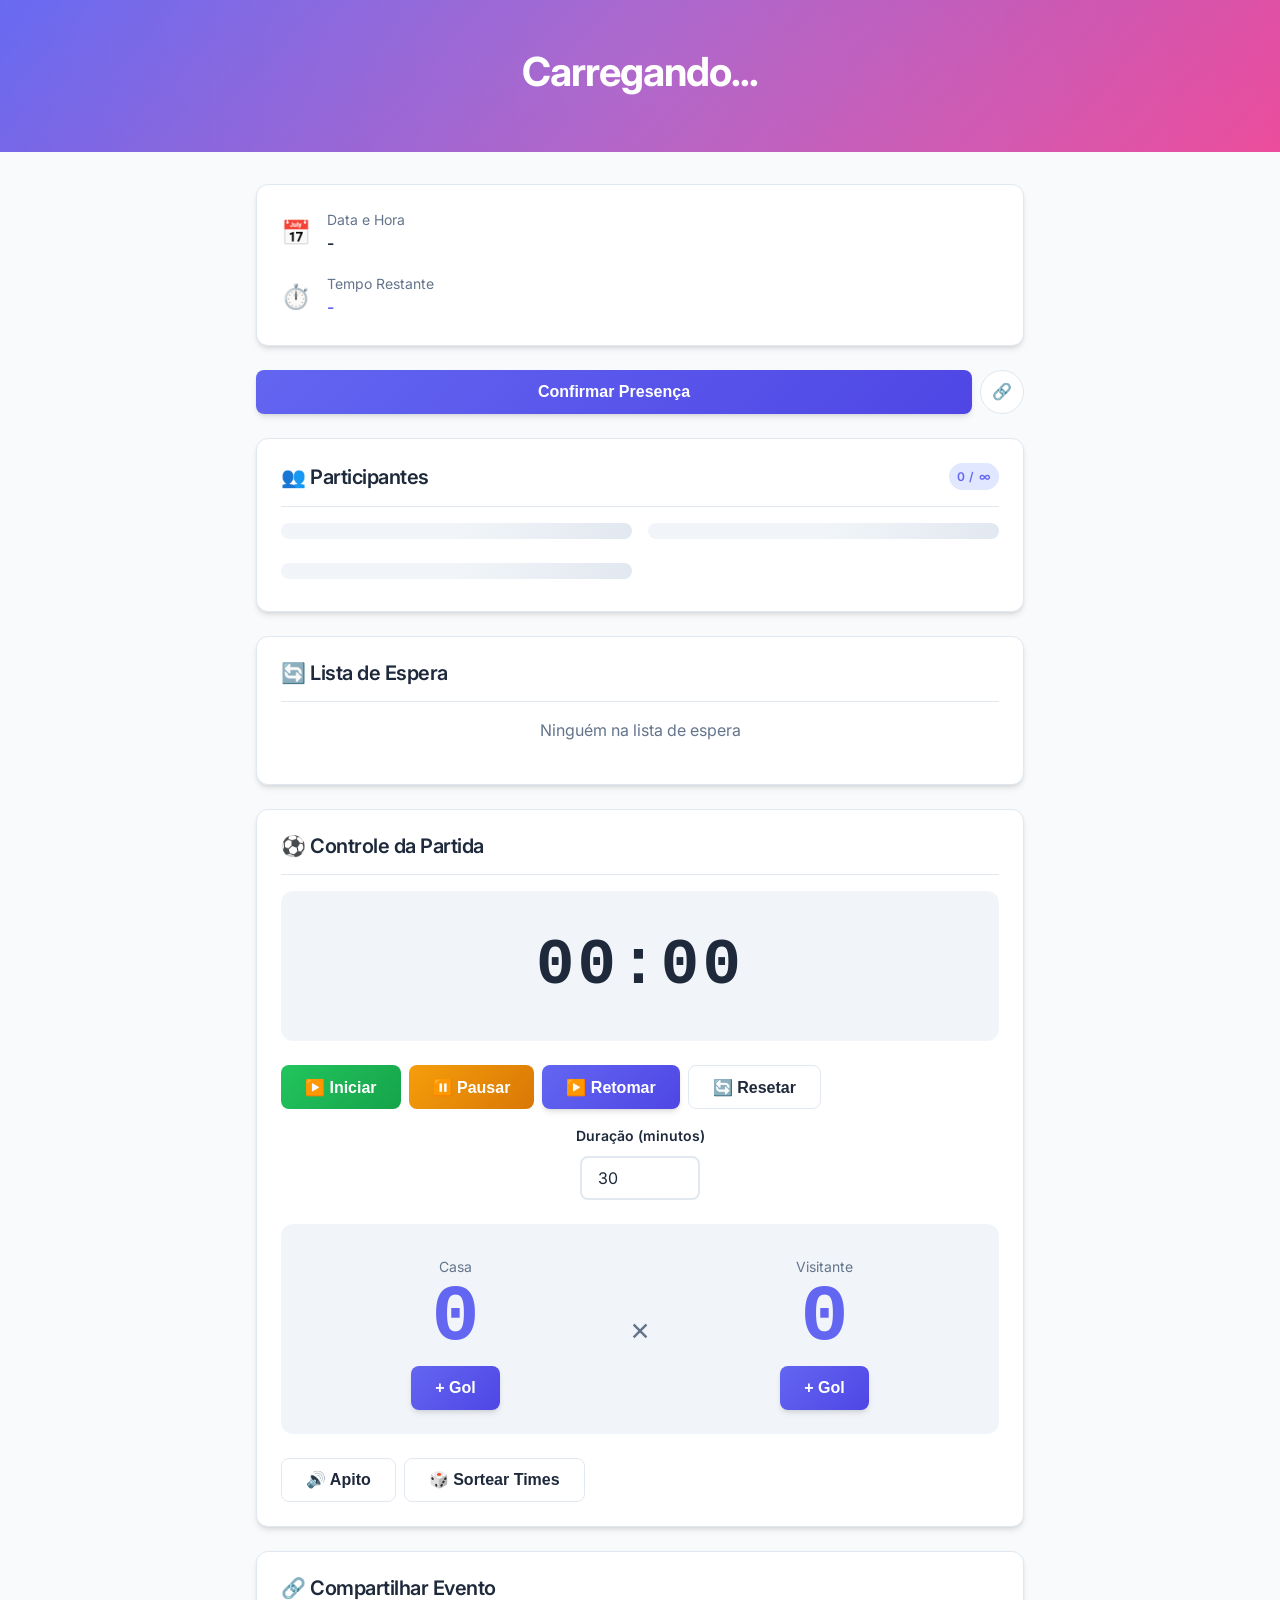
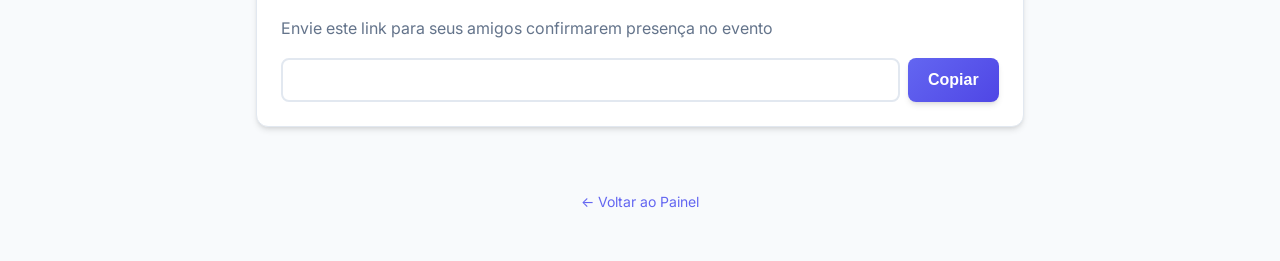
==== evento.html @ dfa78954 "Title: Complete rebuild of sports event manager with modern UI/UX and enhanced functionality Key fea" ====
<!DOCTYPE html>
<html lang="pt-BR">
<head>
  <meta charset="UTF-8">
  <meta name="viewport" content="width=device-width, initial-scale=1.0">
  <meta name="description" content="Detalhes do Evento Esportivo">
  <meta name="theme-color" content="#6366f1">
  
  <title>Detalhes do Evento - Sports Event Manager</title>
  
  <!-- Preconnect para performance -->
  <link rel="preconnect" href="https://fonts.googleapis.com">
  <link rel="preconnect" href="https://fonts.gstatic.com" crossorigin>
  <link href="https://fonts.googleapis.com/css2?family=Inter:wght@400;500;600;700&display=swap" rel="stylesheet">
  
  <!-- Styles -->
  <link rel="stylesheet" href="style.css">
</head>
<body>
  <!-- Header -->
  <header class="page-header">
    <div class="page-header-content">
      <h1 id="event-name">Carregando...</h1>
      <div id="event-status" class="mt-sm"></div>
    </div>
  </header>

  <!-- Main Content -->
  <main class="main-content page-enter">
    <!-- Event Info Card -->
    <section class="card mb-lg">
      <div class="flex flex-col gap-md">
        <div class="flex items-center gap-md">
          <span style="font-size: 1.5rem;">📅</span>
          <div>
            <div class="text-muted" style="font-size: 0.875rem;">Data e Hora</div>
            <div id="event-date-time" style="font-weight: 600;">-</div>
          </div>
        </div>
        
        <div class="flex items-center gap-md">
          <span style="font-size: 1.5rem;">⏱️</span>
          <div>
            <div class="text-muted" style="font-size: 0.875rem;">Tempo Restante</div>
            <div id="event-countdown" style="font-weight: 600; color: var(--color-primary);">-</div>
          </div>
        </div>
        
        <div id="location-section" class="hidden flex items-center gap-md">
          <span style="font-size: 1.5rem;">📍</span>
          <div>
            <div class="text-muted" style="font-size: 0.875rem;">Local</div>
            <div id="event-location" style="font-weight: 600;">-</div>
          </div>
        </div>
        
        <div id="cost-section" class="hidden flex items-center gap-md">
          <span style="font-size: 1.5rem;">💰</span>
          <div>
            <div class="text-muted" style="font-size: 0.875rem;">Valor por Pessoa</div>
            <div id="value-per-person" style="font-weight: 600; color: var(--color-success);">-</div>
          </div>
        </div>
        
        <div id="description-section" class="hidden mt-md">
          <div class="text-muted" style="font-size: 0.875rem; margin-bottom: var(--spacing-sm);">Descrição</div>
          <p id="event-description" style="margin: 0; line-height: 1.6;">-</p>
        </div>
      </div>
    </section>

    <!-- Action Buttons -->
    <section class="flex gap-sm mb-lg">
      <button id="join-btn" class="btn btn-primary" style="flex: 1;">
        Confirmar Presença
      </button>
      <button id="share-btn" class="btn btn-secondary btn-icon" title="Compartilhar">
        🔗
      </button>
    </section>

    <!-- Participants Section -->
    <section class="card mb-lg">
      <div class="card-header">
        <h3 class="card-title">👥 Participantes</h3>
        <div class="badge badge-primary">
          <span id="participants-count">0</span>/<span id="max-participants">∞</span>
        </div>
      </div>
      
      <div id="participants-list" class="participants-grid">
        <!-- Participants will be rendered here -->
        <div class="skeleton skeleton-text"></div>
        <div class="skeleton skeleton-text"></div>
        <div class="skeleton skeleton-text"></div>
      </div>
    </section>

    <!-- Reserves Section -->
    <section id="reserves-section" class="card mb-lg">
      <div class="card-header">
        <h3 class="card-title">🔄 Lista de Espera</h3>
      </div>
      
      <div id="reserves-list" class="list">
        <!-- Reserves will be rendered here -->
        <p class="text-muted text-center">Ninguém na lista de espera</p>
      </div>
    </section>

    <!-- Map Section (hidden until join) -->
    <section id="map-section" class="card mb-lg hidden">
      <div class="card-header">
        <h3 class="card-title">🗺️ Localização</h3>
      </div>
      
      <div id="map-container" class="map-container">
        <!-- Google Maps will be loaded here -->
      </div>
    </section>

    <!-- Match Controls (admin only or after start) -->
    <section id="match-section" class="card mb-lg">
      <div class="card-header">
        <h3 class="card-title">⚽ Controle da Partida</h3>
      </div>
      
      <!-- Timer -->
      <div class="mb-lg">
        <div id="timer-display" class="timer-display mb-lg">
          00:00
        </div>
        
        <div class="flex gap-sm justify-center flex-wrap">
          <button id="start-match-btn" class="btn btn-success">
            ▶️ Iniciar
          </button>
          <button id="pause-match-btn" class="btn btn-warning">
            ⏸️ Pausar
          </button>
          <button id="resume-match-btn" class="btn btn-primary">
            ▶️ Retomar
          </button>
          <button id="reset-match-btn" class="btn btn-secondary">
            🔄 Resetar
          </button>
        </div>
        
        <div class="form-group mt-md text-center">
          <label class="form-label" for="match-duration">Duração (minutos)</label>
          <input type="number" id="match-duration" class="form-input" value="30" min="5" max="120" style="max-width: 120px; display: inline-block;">
        </div>
      </div>
      
      <!-- Scoreboard -->
      <div class="scoreboard mb-lg">
        <div class="score-team">
          <div class="score-label">Casa</div>
          <div id="home-score" class="score-value">0</div>
          <button id="home-goal-btn" class="btn btn-primary mt-sm">
            + Gol
          </button>
        </div>
        
        <div class="text-muted" style="font-size: 2rem;">×</div>
        
        <div class="score-team">
          <div class="score-label">Visitante</div>
          <div id="away-score" class="score-value">0</div>
          <button id="away-goal-btn" class="btn btn-primary mt-sm">
            + Gol
          </button>
        </div>
      </div>
      
      <!-- Additional Controls -->
      <div class="flex gap-sm justify-center flex-wrap">
        <button id="whistle-btn" class="btn btn-secondary">
          🔊 Apito
        </button>
        <button onclick="generateTeamsForEvent()" class="btn btn-secondary">
          🎲 Sortear Times
        </button>
      </div>
    </section>

    <!-- Share Link -->
    <section class="card">
      <h3 class="card-title mb-md">🔗 Compartilhar Evento</h3>
      <p class="text-muted mb-md">
        Envie este link para seus amigos confirmarem presença no evento
      </p>
      <div class="flex gap-sm">
        <input 
          type="text" 
          id="share-link" 
          class="form-input" 
          readonly
          onclick="this.select()"
          value=""
        >
        <button id="copy-link-btn" class="btn btn-primary" onclick="handleShare()">
          Copiar
        </button>
      </div>
    </section>
  </main>

  <!-- Footer -->
  <footer style="text-align: center; padding: var(--spacing-xl); color: var(--color-text-muted); font-size: 0.875rem;">
    <p><a href="index.html">← Voltar ao Painel</a></p>
  </footer>

  <!-- Scripts -->
  <script src="script.js"></script>
</body>
</html>
---- style.css ----
/* ============================================
   DESIGN SYSTEM - VARIÁVEIS CSS
   ============================================ */
:root {
  /* Cores Primárias */
  --color-primary: #6366f1;
  --color-primary-hover: #4f46e5;
  --color-primary-light: #e0e7ff;
  
  /* Cores Secundárias */
  --color-secondary: #ec4899;
  --color-secondary-hover: #db2777;
  
  /* Cores Neutras */
  --color-bg: #f8fafc;
  --color-surface: #ffffff;
  --color-surface-2: #f1f5f9;
  --color-text: #1e293b;
  --color-text-muted: #64748b;
  --color-border: #e2e8f0;
  
  /* Cores Semânticas */
  --color-success: #22c55e;
  --color-success-bg: #dcfce7;
  --color-warning: #f59e0b;
  --color-warning-bg: #fef3c7;
  --color-error: #ef4444;
  --color-error-bg: #fee2e2;
  --color-info: #3b82f6;
  --color-info-bg: #dbeafe;
  
  /* Espaçamento */
  --spacing-xs: 0.25rem;
  --spacing-sm: 0.5rem;
  --spacing-md: 1rem;
  --spacing-lg: 1.5rem;
  --spacing-xl: 2rem;
  --spacing-2xl: 3rem;
  
  /* Border Radius */
  --radius-sm: 0.375rem;
  --radius-md: 0.5rem;
  --radius-lg: 0.75rem;
  --radius-xl: 1rem;
  --radius-full: 9999px;
  
  /* Sombras */
  --shadow-sm: 0 1px 2px 0 rgb(0 0 0 / 0.05);
  --shadow-md: 0 4px 6px -1px rgb(0 0 0 / 0.1), 0 2px 4px -2px rgb(0 0 0 / 0.1);
  --shadow-lg: 0 10px 15px -3px rgb(0 0 0 / 0.1), 0 4px 6px -4px rgb(0 0 0 / 0.1);
  --shadow-xl: 0 20px 25px -5px rgb(0 0 0 / 0.1), 0 8px 10px -6px rgb(0 0 0 / 0.1);
  
  /* Tipografia */
  --font-sans: 'Inter', system-ui, -apple-system, BlinkMacSystemFont, 'Segoe UI', Roboto, sans-serif;
  --font-mono: 'JetBrains Mono', 'Fira Code', monospace;
  
  /* Transições */
  --transition-fast: 150ms cubic-bezier(0.4, 0, 0.2, 1);
  --transition-base: 250ms cubic-bezier(0.4, 0, 0.2, 1);
  --transition-slow: 350ms cubic-bezier(0.4, 0, 0.2, 1);
  --transition-bounce: 500ms cubic-bezier(0.34, 1.56, 0.64, 1);
}

/* Dark Mode */
@media (prefers-color-scheme: dark) {
  :root {
    --color-bg: #0f172a;
    --color-surface: #1e293b;
    --color-surface-2: #334155;
    --color-text: #f1f5f9;
    --color-text-muted: #94a3b8;
    --color-border: #475569;
    --color-primary-light: #312e81;
    --color-success-bg: #14532d;
    --color-warning-bg: #713f12;
    --color-error-bg: #7f1d1d;
    --color-info-bg: #1e3a5f;
  }
}

/* ============================================
   RESET & BASE
   ============================================ */
*, *::before, *::after {
  box-sizing: border-box;
  margin: 0;
  padding: 0;
}

html {
  font-size: 16px;
  -webkit-font-smoothing: antialiased;
  -moz-osx-font-smoothing: grayscale;
  scroll-behavior: smooth;
}

body {
  font-family: var(--font-sans);
  background-color: var(--color-bg);
  color: var(--color-text);
  line-height: 1.6;
  min-height: 100vh;
  overflow-x: hidden;
}

/* ============================================
   TIPOGRAFIA
   ============================================ */
h1, h2, h3, h4, h5, h6 {
  font-weight: 700;
  line-height: 1.2;
  letter-spacing: -0.025em;
}

h1 { font-size: clamp(1.75rem, 4vw, 2.5rem); }
h2 { font-size: clamp(1.5rem, 3vw, 2rem); }
h3 { font-size: clamp(1.25rem, 2.5vw, 1.5rem); }
h4 { font-size: clamp(1.125rem, 2vw, 1.25rem); }

p { margin-bottom: var(--spacing-md); }

a {
  color: var(--color-primary);
  text-decoration: none;
  transition: color var(--transition-fast);
}

a:hover { color: var(--color-primary-hover); }

/* ============================================
   LAYOUT
   ============================================ */
.container {
  width: 100%;
  max-width: 1200px;
  margin: 0 auto;
  padding: 0 var(--spacing-md);
}

.page-header {
  background: linear-gradient(135deg, var(--color-primary), var(--color-secondary));
  color: white;
  padding: var(--spacing-2xl) var(--spacing-md);
  text-align: center;
  position: relative;
  overflow: hidden;
}

.page-header::before {
  content: '';
  position: absolute;
  top: -50%;
  left: -50%;
  width: 200%;
  height: 200%;
  background: radial-gradient(circle, rgba(255,255,255,0.1) 0%, transparent 70%);
  animation: shimmer 15s linear infinite;
}

@keyframes shimmer {
  0% { transform: rotate(0deg); }
  100% { transform: rotate(360deg); }
}

.page-header-content {
  position: relative;
  z-index: 1;
}

.main-content {
  padding: var(--spacing-xl) var(--spacing-md);
  max-width: 800px;
  margin: 0 auto;
}

/* ============================================
   COMPONENTES - BOTÕES
   ============================================ */
.btn {
  display: inline-flex;
  align-items: center;
  justify-content: center;
  gap: var(--spacing-sm);
  padding: var(--spacing-sm) var(--spacing-lg);
  font-size: 1rem;
  font-weight: 600;
  border: none;
  border-radius: var(--radius-md);
  cursor: pointer;
  transition: all var(--transition-fast);
  min-height: 44px;
  min-width: 44px;
  position: relative;
  overflow: hidden;
}

.btn:active {
  transform: scale(0.98);
}

.btn:focus-visible {
  outline: 2px solid var(--color-primary);
  outline-offset: 2px;
}

.btn-primary {
  background: linear-gradient(135deg, var(--color-primary), var(--color-primary-hover));
  color: white;
  box-shadow: var(--shadow-md);
}

.btn-primary:hover {
  box-shadow: var(--shadow-lg);
  transform: translateY(-1px);
}

.btn-secondary {
  background: var(--color-surface);
  color: var(--color-text);
  border: 1px solid var(--color-border);
}

.btn-secondary:hover {
  background: var(--color-surface-2);
  border-color: var(--color-primary);
}

.btn-success {
  background: linear-gradient(135deg, var(--color-success), #16a34a);
  color: white;
}

.btn-danger {
  background: linear-gradient(135deg, var(--color-error), #dc2626);
  color: white;
}

.btn-warning {
  background: linear-gradient(135deg, var(--color-warning), #d97706);
  color: white;
}

.btn-icon {
  padding: var(--spacing-sm);
  border-radius: var(--radius-full);
}

.btn:disabled {
  opacity: 0.5;
  cursor: not-allowed;
  transform: none !important;
}

/* Ripple Effect */
.btn .ripple {
  position: absolute;
  border-radius: 50%;
  background: rgba(255, 255, 255, 0.4);
  transform: scale(0);
  animation: ripple-animation 0.6s ease-out;
  pointer-events: none;
}

@keyframes ripple-animation {
  to {
    transform: scale(4);
    opacity: 0;
  }
}

/* ============================================
   COMPONENTES - CARDS
   ============================================ */
.card {
  background: var(--color-surface);
  border-radius: var(--radius-lg);
  box-shadow: var(--shadow-md);
  padding: var(--spacing-lg);
  transition: all var(--transition-base);
  border: 1px solid var(--color-border);
}

.card:hover {
  box-shadow: var(--shadow-lg);
}

.card-header {
  display: flex;
  justify-content: space-between;
  align-items: center;
  margin-bottom: var(--spacing-md);
  padding-bottom: var(--spacing-md);
  border-bottom: 1px solid var(--color-border);
}

.card-title {
  font-size: 1.25rem;
  font-weight: 600;
  color: var(--color-text);
}

/* ============================================
   COMPONENTES - FORMULÁRIOS
   ============================================ */
.form-group {
  margin-bottom: var(--spacing-lg);
  position: relative;
}

.form-label {
  display: block;
  font-weight: 600;
  margin-bottom: var(--spacing-sm);
  color: var(--color-text);
  font-size: 0.875rem;
}

.form-input,
.form-select,
.form-textarea {
  width: 100%;
  padding: var(--spacing-sm) var(--spacing-md);
  font-size: 1rem;
  font-family: inherit;
  background: var(--color-surface);
  border: 2px solid var(--color-border);
  border-radius: var(--radius-md);
  color: var(--color-text);
  transition: all var(--transition-fast);
  min-height: 44px;
}

.form-input:focus,
.form-select:focus,
.form-textarea:focus {
  outline: none;
  border-color: var(--color-primary);
  box-shadow: 0 0 0 3px var(--color-primary-light);
}

.form-input::placeholder {
  color: var(--color-text-muted);
}

.form-input.error,
.form-select.error {
  border-color: var(--color-error);
}

.form-input.success,
.form-select.success {
  border-color: var(--color-success);
}

.form-hint {
  font-size: 0.75rem;
  color: var(--color-text-muted);
  margin-top: var(--spacing-xs);
}

.form-error {
  font-size: 0.75rem;
  color: var(--color-error);
  margin-top: var(--spacing-xs);
  display: flex;
  align-items: center;
  gap: var(--spacing-xs);
}

/* Toggle Switch */
.toggle {
  position: relative;
  display: inline-block;
  width: 52px;
  height: 28px;
}

.toggle input {
  opacity: 0;
  width: 0;
  height: 0;
}

.toggle-slider {
  position: absolute;
  cursor: pointer;
  inset: 0;
  background-color: var(--color-border);
  border-radius: var(--radius-full);
  transition: var(--transition-base);
}

.toggle-slider:before {
  position: absolute;
  content: "";
  height: 22px;
  width: 22px;
  left: 3px;
  bottom: 3px;
  background-color: white;
  border-radius: 50%;
  transition: var(--transition-bounce);
  box-shadow: var(--shadow-sm);
}

input:checked + .toggle-slider {
  background: linear-gradient(135deg, var(--color-primary), var(--color-primary-hover));
}

input:checked + .toggle-slider:before {
  transform: translateX(24px);
}

/* ============================================
   COMPONENTES - LISTAS
   ============================================ */
.list {
  list-style: none;
  display: flex;
  flex-direction: column;
  gap: var(--spacing-sm);
}

.list-item {
  display: flex;
  align-items: center;
  justify-content: space-between;
  padding: var(--spacing-md);
  background: var(--color-surface-2);
  border-radius: var(--radius-md);
  transition: all var(--transition-fast);
  animation: slideIn 0.3s ease-out;
}

@keyframes slideIn {
  from {
    opacity: 0;
    transform: translateX(-20px);
  }
  to {
    opacity: 1;
    transform: translateX(0);
  }
}

.list-item:hover {
  background: var(--color-border);
}

.list-item.removing {
  animation: slideOut 0.3s ease-in forwards;
}

@keyframes slideOut {
  to {
    opacity: 0;
    transform: translateX(20px);
  }
}

/* ============================================
   COMPONENTES - BADGES
   ============================================ */
.badge {
  display: inline-flex;
  align-items: center;
  gap: var(--spacing-xs);
  padding: var(--spacing-xs) var(--spacing-sm);
  font-size: 0.75rem;
  font-weight: 600;
  border-radius: var(--radius-full);
  text-transform: uppercase;
  letter-spacing: 0.025em;
}

.badge-primary {
  background: var(--color-primary-light);
  color: var(--color-primary);
}

.badge-success {
  background: var(--color-success-bg);
  color: var(--color-success);
}

.badge-warning {
  background: var(--color-warning-bg);
  color: var(--color-warning);
}

.badge-error {
  background: var(--color-error-bg);
  color: var(--color-error);
}

.badge-info {
  background: var(--color-info-bg);
  color: var(--color-info);
}

/* ============================================
   COMPONENTES - TOASTS
   ============================================ */
.toast-container {
  position: fixed;
  bottom: var(--spacing-xl);
  right: var(--spacing-md);
  z-index: 9999;
  display: flex;
  flex-direction: column;
  gap: var(--spacing-sm);
  max-width: 400px;
}

.toast {
  display: flex;
  align-items: center;
  gap: var(--spacing-md);
  padding: var(--spacing-md) var(--spacing-lg);
  background: var(--color-surface);
  border-radius: var(--radius-lg);
  box-shadow: var(--shadow-xl);
  border-left: 4px solid;
  animation: toastSlideIn 0.3s ease-out;
  min-width: 300px;
}

.toast.toast-hiding {
  animation: toastSlideOut 0.3s ease-in forwards;
}

@keyframes toastSlideIn {
  from {
    opacity: 0;
    transform: translateX(100%);
  }
  to {
    opacity: 1;
    transform: translateX(0);
  }
}

@keyframes toastSlideOut {
  from {
    opacity: 1;
    transform: translateX(0);
  }
  to {
    opacity: 0;
    transform: translateX(100%);
  }
}

.toast-success { border-color: var(--color-success); }
.toast-error { border-color: var(--color-error); }
.toast-warning { border-color: var(--color-warning); }
.toast-info { border-color: var(--color-info); }

.toast-icon {
  font-size: 1.25rem;
  flex-shrink: 0;
}

.toast-content {
  flex: 1;
}

.toast-title {
  font-weight: 600;
  font-size: 0.875rem;
}

.toast-message {
  font-size: 0.75rem;
  color: var(--color-text-muted);
}

.toast-action {
  padding: var(--spacing-xs) var(--spacing-sm);
  font-size: 0.75rem;
  font-weight: 600;
  color: var(--color-primary);
  background: transparent;
  border: 1px solid var(--color-primary);
  border-radius: var(--radius-sm);
  cursor: pointer;
  transition: all var(--transition-fast);
}

.toast-action:hover {
  background: var(--color-primary);
  color: white;
}

/* ============================================
   COMPONENTES - MODAIS
   ============================================ */
.modal-overlay {
  position: fixed;
  inset: 0;
  background: rgba(0, 0, 0, 0.5);
  backdrop-filter: blur(4px);
  z-index: 1000;
  display: flex;
  align-items: center;
  justify-content: center;
  padding: var(--spacing-md);
  opacity: 0;
  visibility: hidden;
  transition: all var(--transition-base);
}

.modal-overlay.active {
  opacity: 1;
  visibility: visible;
}

.modal {
  background: var(--color-surface);
  border-radius: var(--radius-xl);
  box-shadow: var(--shadow-xl);
  max-width: 500px;
  width: 100%;
  max-height: 90vh;
  overflow-y: auto;
  transform: scale(0.9) translateY(20px);
  transition: all var(--transition-base);
}

.modal-overlay.active .modal {
  transform: scale(1) translateY(0);
}

.modal-header {
  display: flex;
  justify-content: space-between;
  align-items: center;
  padding: var(--spacing-lg);
  border-bottom: 1px solid var(--color-border);
}

.modal-title {
  font-size: 1.25rem;
  font-weight: 600;
}

.modal-close {
  width: 36px;
  height: 36px;
  border-radius: var(--radius-full);
  border: none;
  background: var(--color-surface-2);
  color: var(--color-text);
  cursor: pointer;
  display: flex;
  align-items: center;
  justify-content: center;
  transition: all var(--transition-fast);
}

.modal-close:hover {
  background: var(--color-error);
  color: white;
}

.modal-body {
  padding: var(--spacing-lg);
}

.modal-footer {
  display: flex;
  justify-content: flex-end;
  gap: var(--spacing-sm);
  padding: var(--spacing-lg);
  border-top: 1px solid var(--color-border);
}

/* ============================================
   COMPONENTES - SKELETON LOADING
   ============================================ */
.skeleton {
  background: linear-gradient(
    90deg,
    var(--color-surface-2) 25%,
    var(--color-border) 50%,
    var(--color-surface-2) 75%
  );
  background-size: 200% 100%;
  animation: skeleton-loading 1.5s ease-in-out infinite;
  border-radius: var(--radius-md);
}

@keyframes skeleton-loading {
  0% { background-position: 200% 0; }
  100% { background-position: -200% 0; }
}

.skeleton-text {
  height: 1rem;
  margin-bottom: var(--spacing-sm);
}

.skeleton-title {
  height: 1.5rem;
  width: 60%;
  margin-bottom: var(--spacing-md);
}

.skeleton-card {
  height: 150px;
  margin-bottom: var(--spacing-md);
}

/* ============================================
   COMPONENTES - TIMER
   ============================================ */
.timer-display {
  font-family: var(--font-mono);
  font-size: clamp(2rem, 8vw, 4rem);
  font-weight: 700;
  text-align: center;
  padding: var(--spacing-lg);
  background: var(--color-surface-2);
  border-radius: var(--radius-lg);
  letter-spacing: 0.05em;
}

.timer-running {
  color: var(--color-success);
  animation: pulse 2s ease-in-out infinite;
}

.timer-paused {
  color: var(--color-warning);
}

.timer-finished {
  color: var(--color-error);
}

@keyframes pulse {
  0%, 100% { opacity: 1; }
  50% { opacity: 0.7; }
}

/* ============================================
   COMPONENTES - PLACAR
   ============================================ */
.scoreboard {
  display: grid;
  grid-template-columns: 1fr auto 1fr;
  gap: var(--spacing-lg);
  align-items: center;
  padding: var(--spacing-lg);
  background: var(--color-surface-2);
  border-radius: var(--radius-lg);
}

.score-team {
  text-align: center;
}

.score-value {
  font-family: var(--font-mono);
  font-size: clamp(3rem, 10vw, 5rem);
  font-weight: 700;
  color: var(--color-primary);
  line-height: 1;
}

.score-label {
  font-size: 0.875rem;
  color: var(--color-text-muted);
  margin-top: var(--spacing-sm);
}

.score-controls {
  display: flex;
  flex-direction: column;
  gap: var(--spacing-sm);
}

/* ============================================
   COMPONENTES - PARTICIPANTES
   ============================================ */
.participants-grid {
  display: grid;
  grid-template-columns: repeat(auto-fill, minmax(280px, 1fr));
  gap: var(--spacing-md);
}

.participant-card {
  display: flex;
  align-items: center;
  gap: var(--spacing-md);
  padding: var(--spacing-md);
  background: var(--color-surface);
  border-radius: var(--radius-md);
  border: 1px solid var(--color-border);
  transition: all var(--transition-fast);
}

.participant-card:hover {
  border-color: var(--color-primary);
  box-shadow: var(--shadow-md);
}

.participant-avatar {
  width: 44px;
  height: 44px;
  border-radius: var(--radius-full);
  background: linear-gradient(135deg, var(--color-primary), var(--color-secondary));
  color: white;
  display: flex;
  align-items: center;
  justify-content: center;
  font-weight: 700;
  font-size: 1.125rem;
  flex-shrink: 0;
}

.participant-info {
  flex: 1;
  min-width: 0;
}

.participant-name {
  font-weight: 600;
  white-space: nowrap;
  overflow: hidden;
  text-overflow: ellipsis;
}

.participant-status {
  font-size: 0.75rem;
  color: var(--color-text-muted);
}

.participant-actions {
  display: flex;
  gap: var(--spacing-xs);
}

/* ============================================
   COMPONENTES - MAPA
   ============================================ */
.map-container {
  width: 100%;
  height: 300px;
  border-radius: var(--radius-lg);
  overflow: hidden;
  margin-top: var(--spacing-lg);
  background: var(--color-surface-2);
}

.map-placeholder {
  height: 100%;
  display: flex;
  flex-direction: column;
  align-items: center;
  justify-content: center;
  color: var(--color-text-muted);
  padding: var(--spacing-lg);
  text-align: center;
}

.map-placeholder-icon {
  font-size: 3rem;
  margin-bottom: var(--spacing-md);
}

/* ============================================
   UTILITÁRIOS
   ============================================ */
.text-center { text-align: center; }
.text-muted { color: var(--color-text-muted); }
.text-success { color: var(--color-success); }
.text-error { color: var(--color-error); }
.text-warning { color: var(--color-warning); }

.mt-sm { margin-top: var(--spacing-sm); }
.mt-md { margin-top: var(--spacing-md); }
.mt-lg { margin-top: var(--spacing-lg); }
.mt-xl { margin-top: var(--spacing-xl); }

.mb-sm { margin-bottom: var(--spacing-sm); }
.mb-md { margin-bottom: var(--spacing-md); }
.mb-lg { margin-bottom: var(--spacing-lg); }
.mb-xl { margin-bottom: var(--spacing-xl); }

.flex { display: flex; }
.flex-col { flex-direction: column; }
.items-center { align-items: center; }
.justify-between { justify-content: space-between; }
.gap-sm { gap: var(--spacing-sm); }
.gap-md { gap: var(--spacing-md); }
.gap-lg { gap: var(--spacing-lg); }

.hidden { display: none !important; }
.sr-only {
  position: absolute;
  width: 1px;
  height: 1px;
  padding: 0;
  margin: -1px;
  overflow: hidden;
  clip: rect(0, 0, 0, 0);
  white-space: nowrap;
  border: 0;
}

/* ============================================
   RESPONSIVIDADE
   ============================================ */
@media (max-width: 640px) {
  .container {
    padding: 0 var(--spacing-sm);
  }
  
  .page-header {
    padding: var(--spacing-xl) var(--spacing-sm);
  }
  
  .main-content {
    padding: var(--spacing-lg) var(--spacing-sm);
  }
  
  .card {
    padding: var(--spacing-md);
  }
  
  .scoreboard {
    grid-template-columns: 1fr;
    gap: var(--spacing-md);
  }
  
  .score-controls {
    flex-direction: row;
    justify-content: center;
  }
  
  .toast-container {
    left: var(--spacing-md);
    right: var(--spacing-md);
    max-width: none;
  }
  
  .toast {
    min-width: auto;
  }
  
  .modal {
    margin: var(--spacing-sm);
    max-height: calc(100vh - var(--spacing-xl));
  }
}

/* ============================================
   ANIMAÇÕES DE PÁGINA
   ============================================ */
.page-enter {
  animation: pageEnter 0.4s ease-out;
}

@keyframes pageEnter {
  from {
    opacity: 0;
    transform: translateY(20px);
  }
  to {
    opacity: 1;
    transform: translateY(0);
  }
}

/* Fade In Up para elementos */
.fade-in-up {
  animation: fadeInUp 0.5s ease-out;
}

@keyframes fadeInUp {
  from {
    opacity: 0;
    transform: translateY(30px);
  }
  to {
    opacity: 1;
    transform: translateY(0);
  }
}

/* ============================================
   FOCUS VISIBLE
   ============================================ */
:focus-visible {
  outline: 2px solid var(--color-primary);
  outline-offset: 2px;
}

button:focus-visible,
a:focus-visible,
input:focus-visible,
select:focus-visible,
textarea:focus-visible {
  outline: 2px solid var(--color-primary);
  outline-offset: 2px;
}

/* ============================================
   SCROLLBAR PERSONALIZADA
   ============================================ */
::-webkit-scrollbar {
  width: 8px;
  height: 8px;
}

::-webkit-scrollbar-track {
  background: var(--color-surface-2);
  border-radius: var(--radius-full);
}

::-webkit-scrollbar-thumb {
  background: var(--color-border);
  border-radius: var(--radius-full);
}

::-webkit-scrollbar-thumb:hover {
  background: var(--color-text-muted);
}
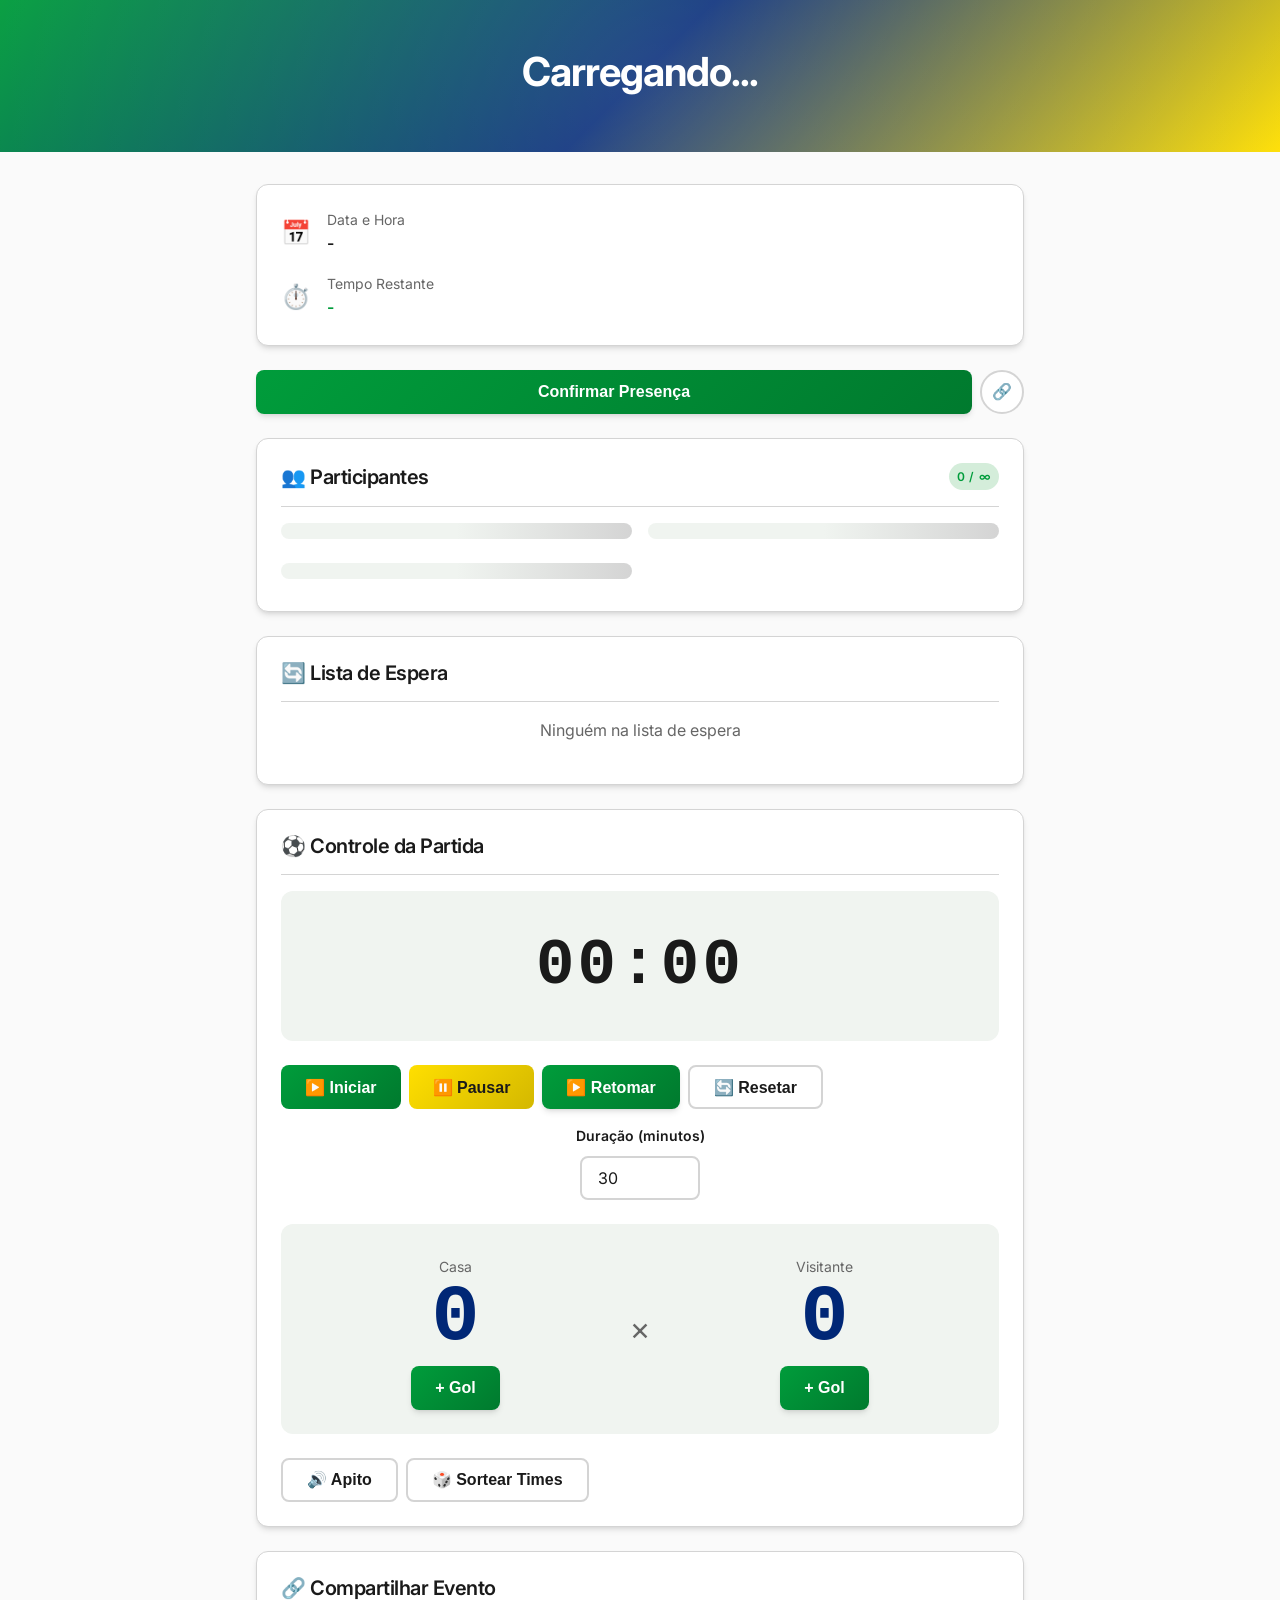
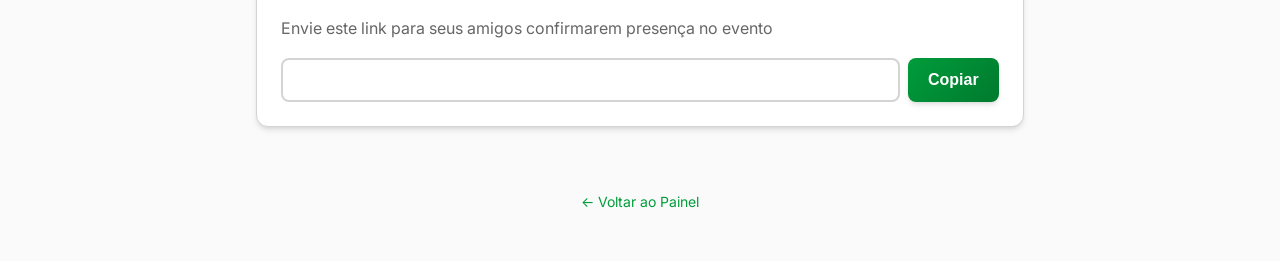
==== commit 00f11336: "Title: Refactor theme to Brazilian flag colors and enhance UI/UX Key features implemented: - Updated" ====
--- a/evento.html
+++ b/evento.html
@@ -4,7 +4,7 @@
   <meta charset="UTF-8">
   <meta name="viewport" content="width=device-width, initial-scale=1.0">
   <meta name="description" content="Detalhes do Evento Esportivo">
-  <meta name="theme-color" content="#6366f1">
+  <meta name="theme-color" content="#009c3b">
   
   <title>Detalhes do Evento - Sports Event Manager</title>
   
--- a/style.css
+++ b/style.css
@@ -1,32 +1,36 @@
 /* ============================================
-   DESIGN SYSTEM - VARIÁVEIS CSS
+   DESIGN SYSTEM - CORES DO BRASIL
    ============================================ */
 :root {
-  /* Cores Primárias */
-  --color-primary: #6366f1;
-  --color-primary-hover: #4f46e5;
-  --color-primary-light: #e0e7ff;
-  
-  /* Cores Secundárias */
-  --color-secondary: #ec4899;
-  --color-secondary-hover: #db2777;
+  /* Cores Primárias - Verde Brasil */
+  --color-primary: #009c3b;
+  --color-primary-hover: #007a2e;
+  --color-primary-light: #d4edda;
+  
+  /* Cores Secundárias - Amarelo Ouro */
+  --color-secondary: #ffdf00;
+  --color-secondary-hover: #e6c800;
+  
+  /* Cor de Destaque - Azul Celeste */
+  --color-accent: #002776;
+  --color-accent-hover: #001f5c;
   
   /* Cores Neutras */
-  --color-bg: #f8fafc;
+  --color-bg: #fafafa;
   --color-surface: #ffffff;
-  --color-surface-2: #f1f5f9;
-  --color-text: #1e293b;
-  --color-text-muted: #64748b;
-  --color-border: #e2e8f0;
+  --color-surface-2: #f0f4f0;
+  --color-text: #1a1a1a;
+  --color-text-muted: #666666;
+  --color-border: #d4d4d4;
   
   /* Cores Semânticas */
-  --color-success: #22c55e;
-  --color-success-bg: #dcfce7;
-  --color-warning: #f59e0b;
-  --color-warning-bg: #fef3c7;
-  --color-error: #ef4444;
-  --color-error-bg: #fee2e2;
-  --color-info: #3b82f6;
+  --color-success: #009c3b;
+  --color-success-bg: #d4edda;
+  --color-warning: #ffdf00;
+  --color-warning-bg: #fff9db;
+  --color-error: #dc3545;
+  --color-error-bg: #fde8e8;
+  --color-info: #002776;
   --color-info-bg: #dbeafe;
   
   /* Espaçamento */
@@ -64,17 +68,17 @@
 /* Dark Mode */
 @media (prefers-color-scheme: dark) {
   :root {
-    --color-bg: #0f172a;
-    --color-surface: #1e293b;
-    --color-surface-2: #334155;
-    --color-text: #f1f5f9;
-    --color-text-muted: #94a3b8;
-    --color-border: #475569;
-    --color-primary-light: #312e81;
-    --color-success-bg: #14532d;
-    --color-warning-bg: #713f12;
-    --color-error-bg: #7f1d1d;
-    --color-info-bg: #1e3a5f;
+    --color-bg: #0a0a0a;
+    --color-surface: #1a1a1a;
+    --color-surface-2: #2a2a2a;
+    --color-text: #f5f5f5;
+    --color-text-muted: #a0a0a0;
+    --color-border: #404040;
+    --color-primary-light: #0a291a;
+    --color-success-bg: #0a291a;
+    --color-warning-bg: #2a2400;
+    --color-error-bg: #2a0a0a;
+    --color-info-bg: #0a1a2a;
   }
 }
 
@@ -138,7 +142,7 @@
 }
 
 .page-header {
-  background: linear-gradient(135deg, var(--color-primary), var(--color-secondary));
+  background: linear-gradient(135deg, var(--color-primary) 0%, var(--color-accent) 50%, var(--color-secondary) 100%);
   color: white;
   padding: var(--spacing-2xl) var(--spacing-md);
   text-align: center;
@@ -153,7 +157,7 @@
   left: -50%;
   width: 200%;
   height: 200%;
-  background: radial-gradient(circle, rgba(255,255,255,0.1) 0%, transparent 70%);
+  background: radial-gradient(circle, rgba(255,255,255,0.15) 0%, transparent 70%);
   animation: shimmer 15s linear infinite;
 }
 
@@ -217,7 +221,7 @@
 .btn-secondary {
   background: var(--color-surface);
   color: var(--color-text);
-  border: 1px solid var(--color-border);
+  border: 2px solid var(--color-border);
 }
 
 .btn-secondary:hover {
@@ -226,17 +230,22 @@
 }
 
 .btn-success {
-  background: linear-gradient(135deg, var(--color-success), #16a34a);
+  background: linear-gradient(135deg, var(--color-success), #007a2e);
   color: white;
 }
 
 .btn-danger {
-  background: linear-gradient(135deg, var(--color-error), #dc2626);
+  background: linear-gradient(135deg, var(--color-error), #c82333);
   color: white;
 }
 
 .btn-warning {
-  background: linear-gradient(135deg, var(--color-warning), #d97706);
+  background: linear-gradient(135deg, var(--color-warning), #d4b800);
+  color: #1a1a1a;
+}
+
+.btn-accent {
+  background: linear-gradient(135deg, var(--color-accent), var(--color-accent-hover));
   color: white;
 }
 
@@ -764,7 +773,7 @@
   font-family: var(--font-mono);
   font-size: clamp(3rem, 10vw, 5rem);
   font-weight: 700;
-  color: var(--color-primary);
+  color: var(--color-accent);
   line-height: 1;
 }
 
@@ -809,7 +818,7 @@
   width: 44px;
   height: 44px;
   border-radius: var(--radius-full);
-  background: linear-gradient(135deg, var(--color-primary), var(--color-secondary));
+  background: linear-gradient(135deg, var(--color-primary), var(--color-accent));
   color: white;
   display: flex;
   align-items: center;
@@ -1027,3 +1036,42 @@
 ::-webkit-scrollbar-thumb:hover {
   background: var(--color-text-muted);
 }
+
+/* ============================================
+   USER INFO
+   ============================================ */
+.user-info {
+  display: inline-block;
+  padding: var(--spacing-xs) var(--spacing-md);
+  background: rgba(255, 255, 255, 0.15);
+  border-radius: var(--radius-full);
+  font-size: 0.875rem;
+  color: white;
+  margin-top: var(--spacing-sm);
+  animation: fadeIn 0.3s ease-out;
+}
+
+.user-info:not(.hidden) {
+  display: inline-block;
+}
+
+/* ============================================
+   LINKS
+   ============================================ */
+.link {
+  color: var(--color-primary);
+  text-decoration: none;
+  font-weight: 500;
+  transition: color 0.2s ease;
+}
+
+.link:hover {
+  color: var(--color-accent);
+  text-decoration: underline;
+}
+
+.link:focus-visible {
+  outline: 2px solid var(--color-primary);
+  outline-offset: 2px;
+  border-radius: 2px;
+}
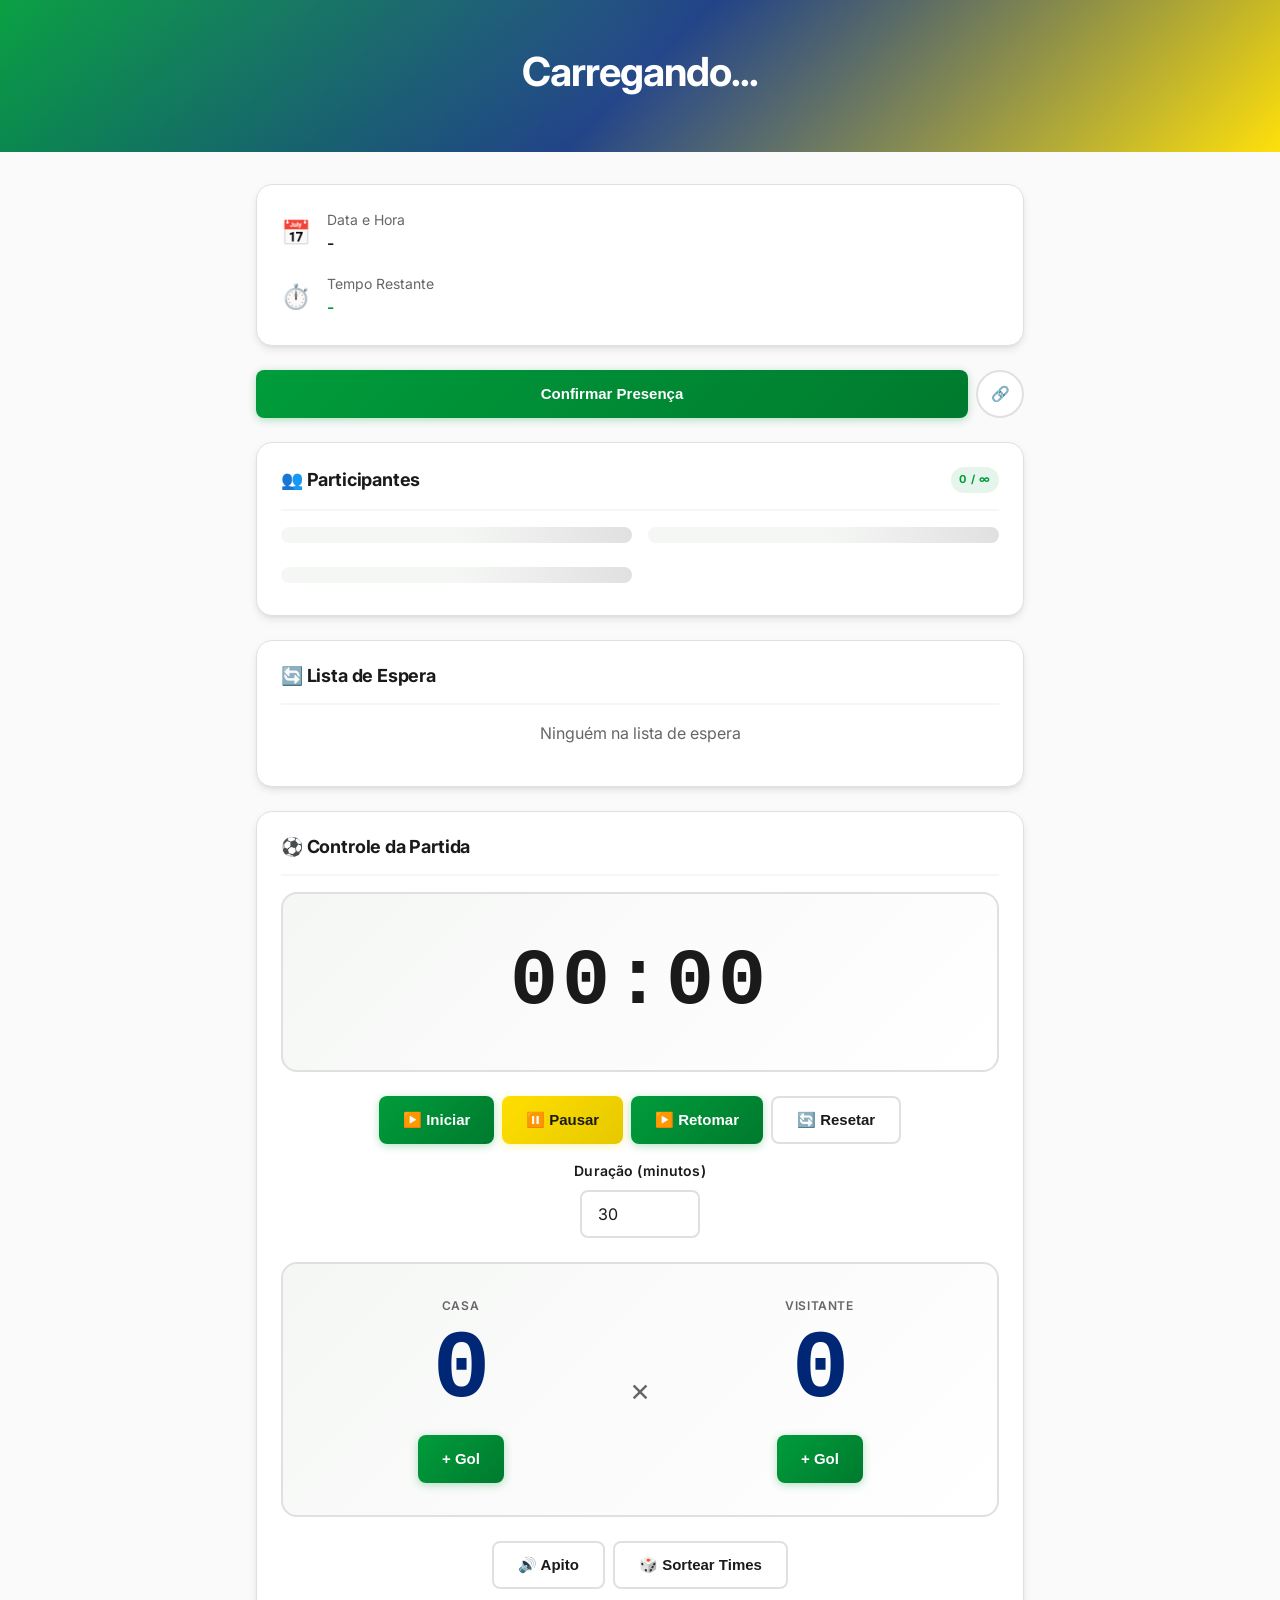
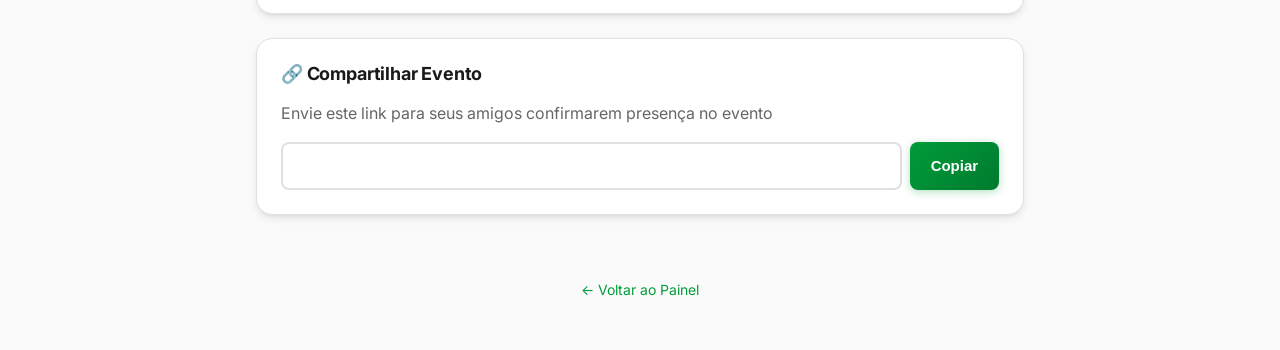
==== commit e4b0ca51: "update branch" ====
--- a/evento.html
+++ b/evento.html
@@ -14,7 +14,7 @@
   <link href="https://fonts.googleapis.com/css2?family=Inter:wght@400;500;600;700&display=swap" rel="stylesheet">
   
   <!-- Styles -->
-  <link rel="stylesheet" href="style.css">
+  <link rel="stylesheet" href="assets/css/style.css">
 </head>
 <body>
   <!-- Header -->
@@ -212,6 +212,6 @@
   </footer>
 
   <!-- Scripts -->
-  <script src="script.js"></script>
+  <script src="assets/js/script.js" type="module"></script>
 </body>
 </html>
--- a/assets/css/style.css
+++ b/assets/css/style.css
@@ -0,0 +1,1275 @@
+/* ============================================
+   DESIGN SYSTEM - CORES DO BRASIL
+   ============================================ */
+:root {
+  /* Cores Primárias - Verde Brasil */
+  --color-primary: #009c3b;
+  --color-primary-hover: #007a2e;
+  --color-primary-light: rgba(0, 156, 59, 0.1);
+  --color-primary-glow: rgba(0, 156, 59, 0.3);
+  
+  /* Cores Secundárias - Amarelo Ouro */
+  --color-secondary: #ffdf00;
+  --color-secondary-hover: #e6c800;
+  --color-secondary-light: rgba(255, 223, 0, 0.1);
+  
+  /* Cor de Destaque - Azul Celeste */
+  --color-accent: #002776;
+  --color-accent-hover: #001f5c;
+  --color-accent-light: rgba(0, 39, 118, 0.1);
+  
+  /* Cores Neutras */
+  --color-bg: #fafafa;
+  --color-surface: #ffffff;
+  --color-surface-2: #f5f7f5;
+  --color-text: #1a1a1a;
+  --color-text-muted: #666666;
+  --color-text-disabled: #999999;
+  --color-border: #e0e0e0;
+  --color-border-focus: #009c3b;
+  
+  /* Cores Semânticas */
+  --color-success: #009c3b;
+  --color-success-bg: rgba(0, 156, 59, 0.1);
+  --color-warning: #ffdf00;
+  --color-warning-bg: rgba(255, 223, 0, 0.15);
+  --color-error: #dc3545;
+  --color-error-bg: rgba(220, 53, 69, 0.1);
+  --color-info: #002776;
+  --color-info-bg: rgba(0, 39, 118, 0.1);
+  
+  /* Espaçamento */
+  --spacing-xs: 0.25rem;
+  --spacing-sm: 0.5rem;
+  --spacing-md: 1rem;
+  --spacing-lg: 1.5rem;
+  --spacing-xl: 2rem;
+  --spacing-2xl: 3rem;
+  --spacing-3xl: 4rem;
+  
+  /* Border Radius */
+  --radius-sm: 0.375rem;
+  --radius-md: 0.5rem;
+  --radius-lg: 0.75rem;
+  --radius-xl: 1rem;
+  --radius-2xl: 1.5rem;
+  --radius-full: 9999px;
+  
+  /* Sombras */
+  --shadow-xs: 0 1px 2px 0 rgb(0 0 0 / 0.05);
+  --shadow-sm: 0 2px 4px 0 rgb(0 0 0 / 0.06), 0 1px 2px 0 rgb(0 0 0 / 0.04);
+  --shadow-md: 0 4px 8px -1px rgb(0 0 0 / 0.1), 0 2px 4px -2px rgb(0 0 0 / 0.08);
+  --shadow-lg: 0 10px 16px -4px rgb(0 0 0 / 0.12), 0 4px 8px -4px rgb(0 0 0 / 0.08);
+  --shadow-xl: 0 20px 28px -8px rgb(0 0 0 / 0.14), 0 8px 12px -6px rgb(0 0 0 / 0.08);
+  --shadow-2xl: 0 24px 40px -12px rgb(0 0 0 / 0.16), 0 10px 16px -8px rgb(0 0 0 / 0.1);
+  --shadow-glow: 0 0 24px var(--color-primary-glow);
+  
+  /* Tipografia */
+  --font-sans: 'Inter', system-ui, -apple-system, BlinkMacSystemFont, 'Segoe UI', Roboto, sans-serif;
+  --font-mono: 'JetBrains Mono', 'Fira Code', Consolas, monospace;
+  
+  /* Transições */
+  --transition-fast: 150ms cubic-bezier(0.4, 0, 0.2, 1);
+  --transition-base: 250ms cubic-bezier(0.4, 0, 0.2, 1);
+  --transition-slow: 350ms cubic-bezier(0.4, 0, 0.2, 1);
+  --transition-bounce: 500ms cubic-bezier(0.34, 1.56, 0.64, 1);
+  --transition-smooth: 400ms cubic-bezier(0.25, 0.1, 0.25, 1);
+  
+  /* Z-index layers */
+  --z-dropdown: 100;
+  --z-sticky: 200;
+  --z-modal-overlay: 1000;
+  --z-toast: 9999;
+}
+
+/* Dark Mode Automático */
+@media (prefers-color-scheme: dark) {
+  :root {
+    --color-bg: #0a0a0b;
+    --color-surface: #161618;
+    --color-surface-2: #202022;
+    --color-text: #f0f0f0;
+    --color-text-muted: #a0a0a0;
+    --color-text-disabled: #666666;
+    --color-border: #333333;
+    --color-primary-light: rgba(0, 156, 59, 0.15);
+    --color-success-bg: rgba(0, 156, 59, 0.15);
+    --color-warning-bg: rgba(255, 223, 0, 0.12);
+    --color-error-bg: rgba(220, 53, 69, 0.12);
+    --color-info-bg: rgba(0, 39, 118, 0.15);
+    --shadow-xs: 0 1px 2px 0 rgb(0 0 0 / 0.2);
+    --shadow-sm: 0 2px 4px 0 rgb(0 0 0 / 0.25);
+    --shadow-md: 0 4px 8px -1px rgb(0 0 0 / 0.3);
+    --shadow-lg: 0 10px 16px -4px rgb(0 0 0 / 0.35);
+    --shadow-xl: 0 20px 28px -8px rgb(0 0 0 / 0.4);
+  }
+}
+
+/* ============================================
+   RESET & BASE
+   ============================================ */
+*, *::before, *::after {
+  box-sizing: border-box;
+  margin: 0;
+  padding: 0;
+}
+
+html {
+  font-size: 16px;
+  -webkit-font-smoothing: antialiased;
+  -moz-osx-font-smoothing: grayscale;
+  scroll-behavior: smooth;
+}
+
+body {
+  font-family: var(--font-sans);
+  background-color: var(--color-bg);
+  color: var(--color-text);
+  line-height: 1.6;
+  min-height: 100vh;
+  overflow-x: hidden;
+}
+
+/* ============================================
+   TIPOGRAFIA
+   ============================================ */
+h1, h2, h3, h4, h5, h6 {
+  font-weight: 700;
+  line-height: 1.2;
+  letter-spacing: -0.025em;
+}
+
+h1 { font-size: clamp(1.75rem, 4vw, 2.5rem); }
+h2 { font-size: clamp(1.5rem, 3vw, 2rem); }
+h3 { font-size: clamp(1.25rem, 2.5vw, 1.5rem); }
+h4 { font-size: clamp(1.125rem, 2vw, 1.25rem); }
+
+p { margin-bottom: var(--spacing-md); }
+
+a {
+  color: var(--color-primary);
+  text-decoration: none;
+  transition: color var(--transition-fast);
+}
+
+a:hover { color: var(--color-primary-hover); }
+
+/* ============================================
+   LAYOUT
+   ============================================ */
+.container {
+  width: 100%;
+  max-width: 1200px;
+  margin: 0 auto;
+  padding: 0 var(--spacing-md);
+}
+
+.page-header {
+  background: linear-gradient(135deg, var(--color-primary) 0%, var(--color-accent) 50%, var(--color-secondary) 100%);
+  color: white;
+  padding: var(--spacing-2xl) var(--spacing-md);
+  text-align: center;
+  position: relative;
+  overflow: hidden;
+}
+
+.page-header::before {
+  content: '';
+  position: absolute;
+  top: -50%;
+  left: -50%;
+  width: 200%;
+  height: 200%;
+  background: radial-gradient(circle, rgba(255,255,255,0.15) 0%, transparent 70%);
+  animation: shimmer 15s linear infinite;
+}
+
+@keyframes shimmer {
+  0% { transform: rotate(0deg); }
+  100% { transform: rotate(360deg); }
+}
+
+.page-header-content {
+  position: relative;
+  z-index: 1;
+}
+
+.main-content {
+  padding: var(--spacing-xl) var(--spacing-md);
+  max-width: 800px;
+  margin: 0 auto;
+}
+
+/* ============================================
+   COMPONENTES - BOTÕES
+   ============================================ */
+.btn {
+  display: inline-flex;
+  align-items: center;
+  justify-content: center;
+  gap: var(--spacing-sm);
+  padding: var(--spacing-sm) var(--spacing-lg);
+  font-size: 0.9375rem;
+  font-weight: 600;
+  line-height: 1.5;
+  border: none;
+  border-radius: var(--radius-md);
+  cursor: pointer;
+  transition: all var(--transition-fast);
+  min-height: 48px;
+  min-width: 48px;
+  position: relative;
+  overflow: hidden;
+  will-change: transform, box-shadow;
+  backface-visibility: hidden;
+}
+
+.btn::before {
+  content: '';
+  position: absolute;
+  inset: 0;
+  background: linear-gradient(180deg, rgba(255,255,255,0.1), transparent);
+  opacity: 0;
+  transition: opacity var(--transition-fast);
+}
+
+.btn:hover::before {
+  opacity: 1;
+}
+
+.btn:active {
+  transform: scale(0.97);
+}
+
+.btn:focus-visible {
+  outline: 2px solid var(--color-primary);
+  outline-offset: 2px;
+}
+
+.btn-primary {
+  background: linear-gradient(135deg, var(--color-primary) 0%, var(--color-primary-hover) 100%);
+  color: white;
+  box-shadow: 0 2px 8px var(--color-primary-glow);
+}
+
+.btn-primary:hover {
+  box-shadow: 0 4px 16px var(--color-primary-glow);
+  transform: translateY(-2px);
+}
+
+.btn-secondary {
+  background: var(--color-surface);
+  color: var(--color-text);
+  border: 2px solid var(--color-border);
+}
+
+.btn-secondary:hover {
+  background: var(--color-surface-2);
+  border-color: var(--color-primary);
+  transform: translateY(-1px);
+}
+
+.btn-success {
+  background: linear-gradient(135deg, var(--color-success) 0%, #007a2e 100%);
+  color: white;
+  box-shadow: 0 2px 8px rgba(0, 156, 59, 0.3);
+}
+
+.btn-success:hover {
+  box-shadow: 0 4px 16px rgba(0, 156, 59, 0.4);
+  transform: translateY(-2px);
+}
+
+.btn-danger {
+  background: linear-gradient(135deg, var(--color-error) 0%, #c82333 100%);
+  color: white;
+  box-shadow: 0 2px 8px rgba(220, 53, 69, 0.3);
+}
+
+.btn-danger:hover {
+  box-shadow: 0 4px 16px rgba(220, 53, 69, 0.4);
+  transform: translateY(-2px);
+}
+
+.btn-warning {
+  background: linear-gradient(135deg, var(--color-warning) 0%, var(--color-secondary-hover) 100%);
+  color: #1a1a1a;
+  box-shadow: 0 2px 8px rgba(255, 223, 0, 0.3);
+}
+
+.btn-warning:hover {
+  box-shadow: 0 4px 16px rgba(255, 223, 0, 0.4);
+  transform: translateY(-2px);
+}
+
+.btn-accent {
+  background: linear-gradient(135deg, var(--color-accent) 0%, var(--color-accent-hover) 100%);
+  color: white;
+  box-shadow: 0 2px 8px rgba(0, 39, 118, 0.3);
+}
+
+.btn-accent:hover {
+  box-shadow: 0 4px 16px rgba(0, 39, 118, 0.4);
+  transform: translateY(-2px);
+}
+
+.btn-icon {
+  padding: var(--spacing-sm);
+  border-radius: var(--radius-full);
+  aspect-ratio: 1;
+}
+
+.btn:disabled {
+  opacity: 0.5;
+  cursor: not-allowed;
+  transform: none !important;
+  box-shadow: none !important;
+}
+
+/* Ripple Effect */
+.btn .ripple {
+  position: absolute;
+  border-radius: 50%;
+  background: rgba(255, 255, 255, 0.5);
+  transform: scale(0);
+  animation: ripple-animation 0.6s ease-out;
+  pointer-events: none;
+}
+
+@keyframes ripple-animation {
+  to {
+    transform: scale(4);
+    opacity: 0;
+  }
+}
+
+/* ============================================
+   COMPONENTES - CARDS
+   ============================================ */
+.card {
+  background: var(--color-surface);
+  border-radius: var(--radius-xl);
+  box-shadow: var(--shadow-md);
+  padding: var(--spacing-lg);
+  transition: all var(--transition-base);
+  border: 1px solid var(--color-border);
+  will-change: box-shadow, transform;
+}
+
+.card:hover {
+  box-shadow: var(--shadow-lg);
+  transform: translateY(-2px);
+}
+
+.card-header {
+  display: flex;
+  justify-content: space-between;
+  align-items: center;
+  margin-bottom: var(--spacing-md);
+  padding-bottom: var(--spacing-md);
+  border-bottom: 2px solid var(--color-surface-2);
+  gap: var(--spacing-sm);
+}
+
+.card-title {
+  font-size: 1.125rem;
+  font-weight: 700;
+  color: var(--color-text);
+  letter-spacing: -0.01em;
+}
+
+/* ============================================
+   COMPONENTES - FORMULÁRIOS
+   ============================================ */
+.form-group {
+  margin-bottom: var(--spacing-lg);
+  position: relative;
+}
+
+.form-label {
+  display: block;
+  font-weight: 600;
+  margin-bottom: var(--spacing-sm);
+  color: var(--color-text);
+  font-size: 0.875rem;
+  letter-spacing: 0.01em;
+}
+
+.form-input,
+.form-select,
+.form-textarea {
+  width: 100%;
+  padding: var(--spacing-sm) var(--spacing-md);
+  font-size: 1rem;
+  font-family: inherit;
+  background: var(--color-surface);
+  border: 2px solid var(--color-border);
+  border-radius: var(--radius-md);
+  color: var(--color-text);
+  transition: all var(--transition-fast);
+  min-height: 48px;
+  will-change: border-color, box-shadow;
+}
+
+.form-input:focus,
+.form-select:focus,
+.form-textarea:focus {
+  outline: none;
+  border-color: var(--color-primary);
+  box-shadow: 0 0 0 4px var(--color-primary-light);
+}
+
+.form-input::placeholder {
+  color: var(--color-text-muted);
+}
+
+.form-input.error,
+.form-select.error {
+  border-color: var(--color-error);
+  animation: shake 0.3s ease-in-out;
+}
+
+@keyframes shake {
+  0%, 100% { transform: translateX(0); }
+  25% { transform: translateX(-4px); }
+  75% { transform: translateX(4px); }
+}
+
+.form-input.success,
+.form-select.success {
+  border-color: var(--color-success);
+}
+
+.form-hint {
+  font-size: 0.75rem;
+  color: var(--color-text-muted);
+  margin-top: var(--spacing-xs);
+  line-height: 1.4;
+}
+
+.form-error {
+  font-size: 0.75rem;
+  color: var(--color-error);
+  margin-top: var(--spacing-xs);
+  display: flex;
+  align-items: center;
+  gap: var(--spacing-xs);
+  animation: fadeIn 0.2s ease-out;
+}
+
+@keyframes fadeIn {
+  from { opacity: 0; }
+  to { opacity: 1; }
+}
+
+/* Toggle Switch Moderno */
+.toggle {
+  position: relative;
+  display: inline-block;
+  width: 56px;
+  height: 30px;
+}
+
+.toggle input {
+  opacity: 0;
+  width: 0;
+  height: 0;
+}
+
+.toggle-slider {
+  position: absolute;
+  cursor: pointer;
+  inset: 0;
+  background-color: var(--color-border);
+  border-radius: var(--radius-full);
+  transition: all var(--transition-base);
+  box-shadow: inset 0 1px 3px rgba(0,0,0,0.1);
+}
+
+.toggle-slider:before {
+  position: absolute;
+  content: "";
+  height: 24px;
+  width: 24px;
+  left: 3px;
+  bottom: 3px;
+  background-color: white;
+  border-radius: 50%;
+  transition: all var(--transition-bounce);
+  box-shadow: 0 2px 4px rgba(0,0,0,0.2);
+}
+
+input:checked + .toggle-slider {
+  background: linear-gradient(135deg, var(--color-primary), var(--color-primary-hover));
+  box-shadow: 0 0 8px var(--color-primary-glow);
+}
+
+input:checked + .toggle-slider:before {
+  transform: translateX(26px);
+}
+
+/* ============================================
+   COMPONENTES - LISTAS
+   ============================================ */
+.list {
+  list-style: none;
+  display: flex;
+  flex-direction: column;
+  gap: var(--spacing-sm);
+}
+
+.list-item {
+  display: flex;
+  align-items: center;
+  justify-content: space-between;
+  padding: var(--spacing-md) var(--spacing-lg);
+  background: var(--color-surface-2);
+  border-radius: var(--radius-md);
+  transition: all var(--transition-fast);
+  animation: slideIn 0.3s cubic-bezier(0.4, 0, 0.2, 1);
+  will-change: transform, opacity;
+}
+
+@keyframes slideIn {
+  from {
+    opacity: 0;
+    transform: translateX(-16px);
+  }
+  to {
+    opacity: 1;
+    transform: translateX(0);
+  }
+}
+
+.list-item:hover {
+  background: var(--color-border);
+  transform: translateX(4px);
+}
+
+.list-item.removing {
+  animation: slideOut 0.3s cubic-bezier(0.4, 0, 0.2, 1) forwards;
+}
+
+@keyframes slideOut {
+  to {
+    opacity: 0;
+    transform: translateX(16px);
+  }
+}
+
+/* ============================================
+   COMPONENTES - BADGES
+   ============================================ */
+.badge {
+  display: inline-flex;
+  align-items: center;
+  gap: var(--spacing-xs);
+  padding: var(--spacing-xs) var(--spacing-sm);
+  font-size: 0.6875rem;
+  font-weight: 700;
+  border-radius: var(--radius-full);
+  text-transform: uppercase;
+  letter-spacing: 0.05em;
+  transition: all var(--transition-fast);
+}
+
+.badge-primary {
+  background: var(--color-primary-light);
+  color: var(--color-primary);
+}
+
+.badge-success {
+  background: var(--color-success-bg);
+  color: var(--color-success);
+}
+
+.badge-warning {
+  background: var(--color-warning-bg);
+  color: #8a7200;
+}
+
+.badge-error {
+  background: var(--color-error-bg);
+  color: var(--color-error);
+}
+
+.badge-info {
+  background: var(--color-info-bg);
+  color: var(--color-accent);
+}
+
+/* ============================================
+   COMPONENTES - TOASTS
+   ============================================ */
+.toast-container {
+  position: fixed;
+  bottom: var(--spacing-xl);
+  right: var(--spacing-lg);
+  z-index: var(--z-toast);
+  display: flex;
+  flex-direction: column;
+  gap: var(--spacing-sm);
+  max-width: 420px;
+  pointer-events: none;
+}
+
+.toast {
+  display: flex;
+  align-items: center;
+  gap: var(--spacing-md);
+  padding: var(--spacing-md) var(--spacing-lg);
+  background: var(--color-surface);
+  border-radius: var(--radius-lg);
+  box-shadow: var(--shadow-2xl);
+  border-left: 4px solid;
+  animation: toastSlideIn 0.35s cubic-bezier(0.4, 0, 0.2, 1);
+  min-width: 320px;
+  pointer-events: auto;
+  will-change: transform, opacity;
+  backdrop-filter: blur(8px);
+}
+
+.toast.toast-hiding {
+  animation: toastSlideOut 0.3s cubic-bezier(0.4, 0, 0.2, 1) forwards;
+}
+
+@keyframes toastSlideIn {
+  from {
+    opacity: 0;
+    transform: translateX(calc(100% + var(--spacing-lg)));
+  }
+  to {
+    opacity: 1;
+    transform: translateX(0);
+  }
+}
+
+@keyframes toastSlideOut {
+  from {
+    opacity: 1;
+    transform: translateX(0);
+  }
+  to {
+    opacity: 0;
+    transform: translateX(calc(100% + var(--spacing-lg)));
+  }
+}
+
+.toast-success { 
+  border-color: var(--color-success);
+  background: linear-gradient(90deg, var(--color-success-bg), var(--color-surface));
+}
+.toast-error { 
+  border-color: var(--color-error);
+  background: linear-gradient(90deg, var(--color-error-bg), var(--color-surface));
+}
+.toast-warning { 
+  border-color: var(--color-warning);
+  background: linear-gradient(90deg, var(--color-warning-bg), var(--color-surface));
+}
+.toast-info { 
+  border-color: var(--color-info);
+  background: linear-gradient(90deg, var(--color-info-bg), var(--color-surface));
+}
+
+.toast-icon {
+  font-size: 1.25rem;
+  flex-shrink: 0;
+  width: 28px;
+  height: 28px;
+  display: flex;
+  align-items: center;
+  justify-content: center;
+  border-radius: var(--radius-full);
+  background: currentColor;
+  color: white;
+}
+
+.toast-success .toast-icon { background: var(--color-success); }
+.toast-error .toast-icon { background: var(--color-error); }
+.toast-warning .toast-icon { background: var(--color-warning); }
+.toast-info .toast-icon { background: var(--color-accent); }
+
+.toast-content {
+  flex: 1;
+  min-width: 0;
+}
+
+.toast-title {
+  font-weight: 700;
+  font-size: 0.875rem;
+  color: var(--color-text);
+  margin-bottom: 2px;
+}
+
+.toast-message {
+  font-size: 0.8125rem;
+  color: var(--color-text-muted);
+  line-height: 1.4;
+}
+
+.toast-action {
+  padding: var(--spacing-xs) var(--spacing-sm);
+  font-size: 0.75rem;
+  font-weight: 600;
+  color: var(--color-primary);
+  background: transparent;
+  border: 1px solid var(--color-primary);
+  border-radius: var(--radius-sm);
+  cursor: pointer;
+  transition: all var(--transition-fast);
+  white-space: nowrap;
+}
+
+.toast-action:hover {
+  background: var(--color-primary);
+  color: white;
+  transform: scale(1.05);
+}
+
+/* ============================================
+   COMPONENTES - MODAIS
+   ============================================ */
+.modal-overlay {
+  position: fixed;
+  inset: 0;
+  background: rgba(0, 0, 0, 0.6);
+  backdrop-filter: blur(8px);
+  z-index: var(--z-modal-overlay);
+  display: flex;
+  align-items: center;
+  justify-content: center;
+  padding: var(--spacing-lg);
+  opacity: 0;
+  visibility: hidden;
+  transition: all var(--transition-base);
+}
+
+.modal-overlay.active {
+  opacity: 1;
+  visibility: visible;
+}
+
+.modal {
+  background: var(--color-surface);
+  border-radius: var(--radius-2xl);
+  box-shadow: var(--shadow-2xl);
+  max-width: 520px;
+  width: 100%;
+  max-height: 90vh;
+  overflow-y: auto;
+  transform: scale(0.92) translateY(24px);
+  transition: all var(--transition-base);
+  will-change: transform, opacity;
+}
+
+.modal-overlay.active .modal {
+  transform: scale(1) translateY(0);
+}
+
+.modal-header {
+  display: flex;
+  justify-content: space-between;
+  align-items: center;
+  padding: var(--spacing-xl);
+  border-bottom: 1px solid var(--color-border);
+  gap: var(--spacing-md);
+}
+
+.modal-title {
+  font-size: 1.25rem;
+  font-weight: 700;
+  color: var(--color-text);
+  letter-spacing: -0.01em;
+}
+
+.modal-close {
+  width: 40px;
+  height: 40px;
+  border-radius: var(--radius-full);
+  border: none;
+  background: var(--color-surface-2);
+  color: var(--color-text);
+  cursor: pointer;
+  display: flex;
+  align-items: center;
+  justify-content: center;
+  transition: all var(--transition-fast);
+  font-size: 1.5rem;
+  line-height: 1;
+}
+
+.modal-close:hover {
+  background: var(--color-error);
+  color: white;
+  transform: rotate(90deg);
+}
+
+.modal-body {
+  padding: var(--spacing-xl);
+}
+
+.modal-footer {
+  display: flex;
+  justify-content: flex-end;
+  gap: var(--spacing-sm);
+  padding: var(--spacing-xl);
+  border-top: 1px solid var(--color-border);
+  background: var(--color-surface-2);
+}
+
+/* ============================================
+   COMPONENTES - SKELETON LOADING
+   ============================================ */
+.skeleton {
+  background: linear-gradient(
+    90deg,
+    var(--color-surface-2) 25%,
+    var(--color-border) 50%,
+    var(--color-surface-2) 75%
+  );
+  background-size: 200% 100%;
+  animation: skeleton-loading 1.5s ease-in-out infinite;
+  border-radius: var(--radius-md);
+}
+
+@keyframes skeleton-loading {
+  0% { background-position: 200% 0; }
+  100% { background-position: -200% 0; }
+}
+
+.skeleton-text {
+  height: 1rem;
+  margin-bottom: var(--spacing-sm);
+}
+
+.skeleton-title {
+  height: 1.5rem;
+  width: 60%;
+  margin-bottom: var(--spacing-md);
+}
+
+.skeleton-card {
+  height: 150px;
+  margin-bottom: var(--spacing-md);
+}
+
+/* ============================================
+   COMPONENTES - TIMER
+   ============================================ */
+.timer-display {
+  font-family: var(--font-mono);
+  font-size: clamp(2.5rem, 10vw, 5rem);
+  font-weight: 800;
+  text-align: center;
+  padding: var(--spacing-lg) var(--spacing-md);
+  background: linear-gradient(135deg, var(--color-surface-2), var(--color-surface));
+  border-radius: var(--radius-xl);
+  letter-spacing: 0.05em;
+  border: 2px solid var(--color-border);
+  transition: all var(--transition-fast);
+}
+
+.timer-running {
+  color: var(--color-success);
+  border-color: var(--color-success);
+  box-shadow: 0 0 24px rgba(0, 156, 59, 0.2);
+  animation: pulse-glow 2s ease-in-out infinite;
+}
+
+@keyframes pulse-glow {
+  0%, 100% { 
+    box-shadow: 0 0 24px rgba(0, 156, 59, 0.2);
+    transform: scale(1);
+  }
+  50% { 
+    box-shadow: 0 0 32px rgba(0, 156, 59, 0.3);
+    transform: scale(1.02);
+  }
+}
+
+.timer-paused {
+  color: var(--color-warning);
+  border-color: var(--color-warning);
+}
+
+.timer-finished {
+  color: var(--color-error);
+  border-color: var(--color-error);
+  animation: shake 0.5s ease-in-out;
+}
+
+/* ============================================
+   COMPONENTES - PLACAR
+   ============================================ */
+.scoreboard {
+  display: grid;
+  grid-template-columns: 1fr auto 1fr;
+  gap: var(--spacing-lg);
+  align-items: center;
+  padding: var(--spacing-xl);
+  background: linear-gradient(135deg, var(--color-surface-2), var(--color-surface));
+  border-radius: var(--radius-xl);
+  border: 2px solid var(--color-border);
+}
+
+.score-team {
+  text-align: center;
+  display: flex;
+  flex-direction: column;
+  align-items: center;
+  gap: var(--spacing-sm);
+}
+
+.score-value {
+  font-family: var(--font-mono);
+  font-size: clamp(3.5rem, 12vw, 6rem);
+  font-weight: 800;
+  color: var(--color-accent);
+  line-height: 1;
+  letter-spacing: -0.02em;
+  transition: all var(--transition-fast);
+}
+
+.score-value.pulse {
+  animation: scorePulse 0.4s cubic-bezier(0.34, 1.56, 0.64, 1);
+}
+
+@keyframes scorePulse {
+  0% { transform: scale(1); }
+  50% { transform: scale(1.2); }
+  100% { transform: scale(1); }
+}
+
+.score-label {
+  font-size: 0.75rem;
+  font-weight: 600;
+  color: var(--color-text-muted);
+  text-transform: uppercase;
+  letter-spacing: 0.05em;
+}
+
+.score-controls {
+  display: flex;
+  flex-direction: column;
+  gap: var(--spacing-sm);
+}
+
+/* ============================================
+   COMPONENTES - PARTICIPANTES
+   ============================================ */
+.participants-grid {
+  display: grid;
+  grid-template-columns: repeat(auto-fill, minmax(280px, 1fr));
+  gap: var(--spacing-md);
+}
+
+.participant-card {
+  display: flex;
+  align-items: center;
+  gap: var(--spacing-md);
+  padding: var(--spacing-md) var(--spacing-lg);
+  background: var(--color-surface);
+  border-radius: var(--radius-lg);
+  border: 1px solid var(--color-border);
+  transition: all var(--transition-fast);
+  will-change: transform, box-shadow, border-color;
+}
+
+.participant-card:hover {
+  border-color: var(--color-primary);
+  box-shadow: var(--shadow-md);
+  transform: translateY(-2px);
+}
+
+.participant-avatar {
+  width: 48px;
+  height: 48px;
+  border-radius: var(--radius-full);
+  background: linear-gradient(135deg, var(--color-primary), var(--color-accent));
+  color: white;
+  display: flex;
+  align-items: center;
+  justify-content: center;
+  font-weight: 700;
+  font-size: 1.125rem;
+  flex-shrink: 0;
+  box-shadow: 0 2px 8px rgba(0, 156, 59, 0.3);
+}
+
+.participant-info {
+  flex: 1;
+  min-width: 0;
+}
+
+.participant-name {
+  font-weight: 600;
+  white-space: nowrap;
+  overflow: hidden;
+  text-overflow: ellipsis;
+  color: var(--color-text);
+}
+
+.participant-status {
+  font-size: 0.75rem;
+  color: var(--color-text-muted);
+  margin-top: 2px;
+}
+
+.participant-actions {
+  display: flex;
+  gap: var(--spacing-xs);
+}
+
+/* ============================================
+   COMPONENTES - MAPA
+   ============================================ */
+.map-container {
+  width: 100%;
+  height: 320px;
+  border-radius: var(--radius-lg);
+  overflow: hidden;
+  margin-top: var(--spacing-lg);
+  background: var(--color-surface-2);
+  border: 2px solid var(--color-border);
+}
+
+.map-placeholder {
+  height: 100%;
+  display: flex;
+  flex-direction: column;
+  align-items: center;
+  justify-content: center;
+  color: var(--color-text-muted);
+  padding: var(--spacing-lg);
+  text-align: center;
+}
+
+.map-placeholder-icon {
+  font-size: 3rem;
+  margin-bottom: var(--spacing-md);
+  opacity: 0.5;
+}
+
+/* ============================================
+   UTILITÁRIOS
+   ============================================ */
+.text-center { text-align: center; }
+.text-muted { color: var(--color-text-muted); }
+.text-success { color: var(--color-success); }
+.text-error { color: var(--color-error); }
+.text-warning { color: var(--color-warning); }
+
+.mt-sm { margin-top: var(--spacing-sm); }
+.mt-md { margin-top: var(--spacing-md); }
+.mt-lg { margin-top: var(--spacing-lg); }
+.mt-xl { margin-top: var(--spacing-xl); }
+.mb-0 { margin-bottom: 0; }
+.mb-sm { margin-bottom: var(--spacing-sm); }
+.mb-md { margin-bottom: var(--spacing-md); }
+.mb-lg { margin-bottom: var(--spacing-lg); }
+.mb-xl { margin-bottom: var(--spacing-xl); }
+
+.flex { display: flex; }
+.flex-col { flex-direction: column; }
+.items-center { align-items: center; }
+.justify-between { justify-content: space-between; }
+.justify-center { justify-content: center; }
+.gap-sm { gap: var(--spacing-sm); }
+.gap-md { gap: var(--spacing-md); }
+.gap-lg { gap: var(--spacing-lg); }
+.flex-wrap { flex-wrap: wrap; }
+
+.hidden { display: none !important; }
+.sr-only {
+  position: absolute;
+  width: 1px;
+  height: 1px;
+  padding: 0;
+  margin: -1px;
+  overflow: hidden;
+  clip: rect(0, 0, 0, 0);
+  white-space: nowrap;
+  border: 0;
+}
+
+.text-xs { font-size: 0.75rem; }
+
+/* ============================================
+   RESPONSIVIDADE
+   ============================================ */
+@media (max-width: 640px) {
+  .container {
+    padding: 0 var(--spacing-sm);
+  }
+  
+  .page-header {
+    padding: var(--spacing-xl) var(--spacing-sm);
+  }
+  
+  .main-content {
+    padding: var(--spacing-lg) var(--spacing-sm);
+  }
+  
+  .card {
+    padding: var(--spacing-md);
+  }
+  
+  .scoreboard {
+    grid-template-columns: 1fr;
+    gap: var(--spacing-md);
+  }
+  
+  .score-controls {
+    flex-direction: row;
+    justify-content: center;
+  }
+  
+  .toast-container {
+    left: var(--spacing-md);
+    right: var(--spacing-md);
+    max-width: none;
+    bottom: var(--spacing-lg);
+  }
+  
+  .toast {
+    min-width: auto;
+  }
+  
+  .modal {
+    margin: var(--spacing-sm);
+    max-height: calc(100vh - var(--spacing-xl));
+  }
+  
+  .participants-grid {
+    grid-template-columns: 1fr;
+  }
+}
+
+/* ============================================
+   ANIMAÇÕES DE PÁGINA
+   ============================================ */
+.page-enter {
+  animation: pageEnter 0.5s cubic-bezier(0.4, 0, 0.2, 1);
+}
+
+@keyframes pageEnter {
+  from {
+    opacity: 0;
+    transform: translateY(24px);
+  }
+  to {
+    opacity: 1;
+    transform: translateY(0);
+  }
+}
+
+/* Fade In Up para elementos */
+.fade-in-up {
+  animation: fadeInUp 0.5s cubic-bezier(0.4, 0, 0.2, 1);
+}
+
+@keyframes fadeInUp {
+  from {
+    opacity: 0;
+    transform: translateY(30px);
+  }
+  to {
+    opacity: 1;
+    transform: translateY(0);
+  }
+}
+
+/* ============================================
+   FOCUS VISIBLE
+   ============================================ */
+:focus-visible {
+  outline: 2px solid var(--color-primary);
+  outline-offset: 2px;
+}
+
+button:focus-visible,
+a:focus-visible,
+input:focus-visible,
+select:focus-visible,
+textarea:focus-visible {
+  outline: 2px solid var(--color-primary);
+  outline-offset: 2px;
+}
+
+/* ============================================
+   SCROLLBAR PERSONALIZADA
+   ============================================ */
+::-webkit-scrollbar {
+  width: 8px;
+  height: 8px;
+}
+
+::-webkit-scrollbar-track {
+  background: var(--color-surface-2);
+  border-radius: var(--radius-full);
+}
+
+::-webkit-scrollbar-thumb {
+  background: var(--color-border);
+  border-radius: var(--radius-full);
+}
+
+::-webkit-scrollbar-thumb:hover {
+  background: var(--color-text-muted);
+}
+
+/* ============================================
+   USER INFO
+   ============================================ */
+.user-info {
+  display: inline-block;
+  padding: var(--spacing-xs) var(--spacing-md);
+  background: rgba(255, 255, 255, 0.15);
+  border-radius: var(--radius-full);
+  font-size: 0.875rem;
+  color: white;
+  margin-top: var(--spacing-sm);
+  animation: fadeIn 0.3s ease-out;
+  backdrop-filter: blur(4px);
+}
+
+.user-info:not(.hidden) {
+  display: inline-block;
+}
+
+/* ============================================
+   LINKS
+   ============================================ */
+.link {
+  color: var(--color-primary);
+  text-decoration: none;
+  font-weight: 600;
+  transition: all var(--transition-fast);
+  position: relative;
+}
+
+.link::after {
+  content: '';
+  position: absolute;
+  bottom: -2px;
+  left: 0;
+  width: 0;
+  height: 2px;
+  background: var(--color-primary);
+  transition: width var(--transition-base);
+}
+
+.link:hover {
+  color: var(--color-accent);
+}
+
+.link:hover::after {
+  width: 100%;
+}
+
+.link:focus-visible {
+  outline: 2px solid var(--color-primary);
+  outline-offset: 2px;
+  border-radius: 2px;
+}
